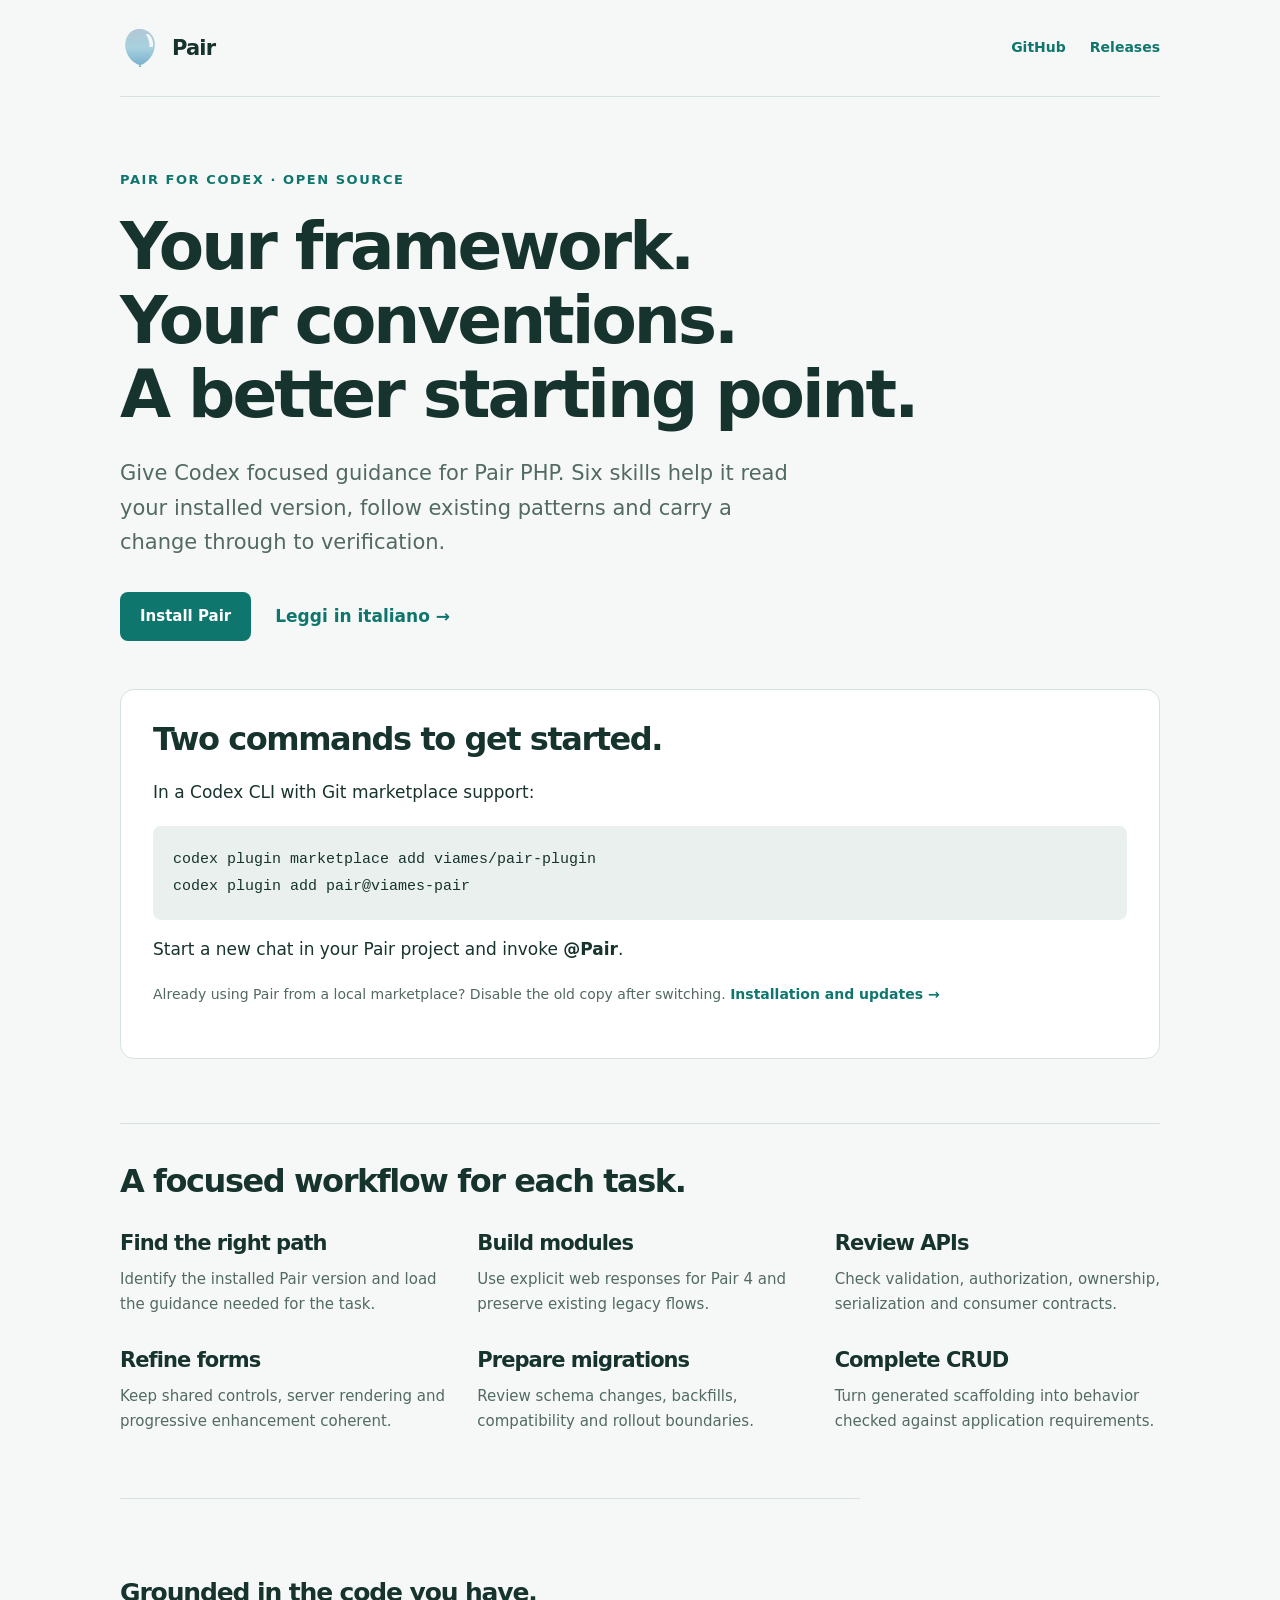
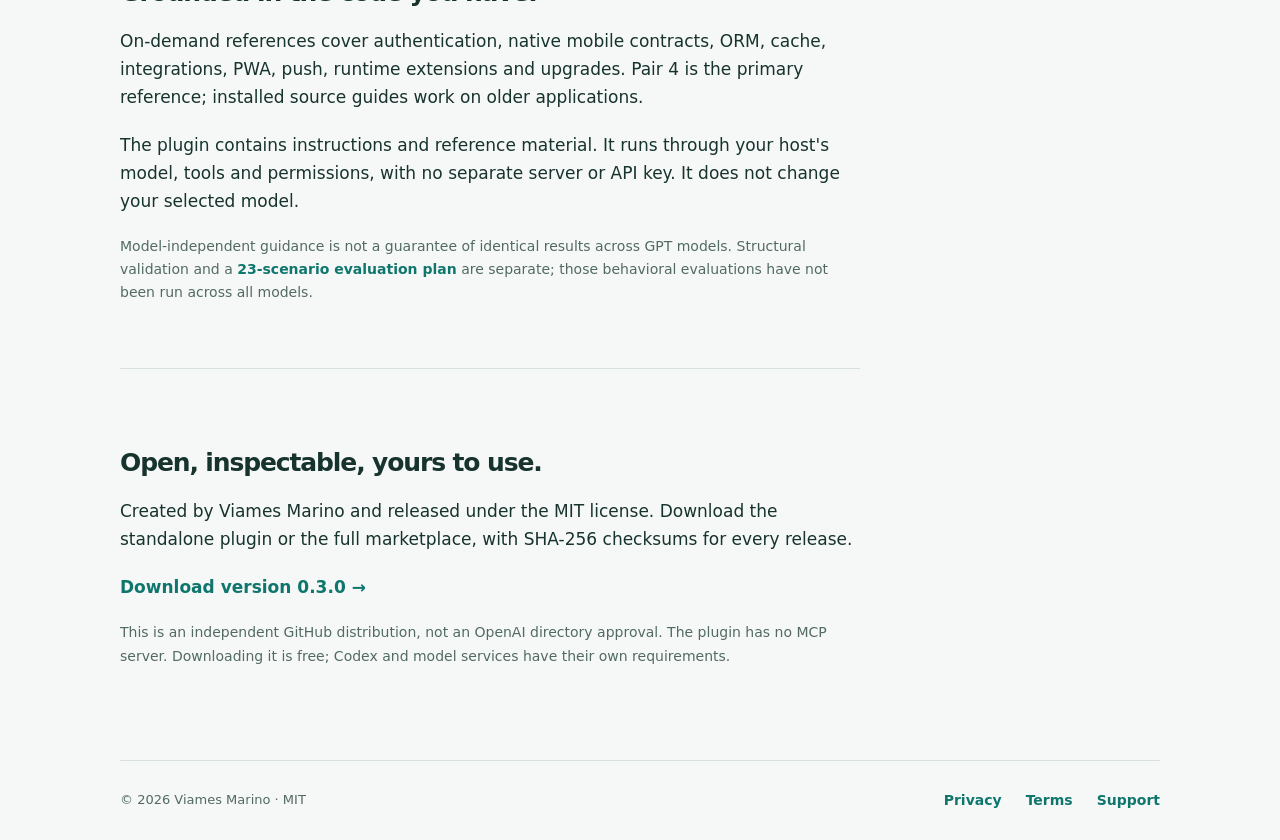
==== docs/index.html @ eabf2ef7 "Publish Pair 0.3.0 as a portable Codex plugin" ====
<!doctype html>
<html lang="en">
<head>
  <meta charset="utf-8"><meta name="viewport" content="width=device-width,initial-scale=1">
  <title>Pair for Codex — Build with your framework</title>
  <meta name="description" content="Six version-aware Codex skills for Pair PHP modules, APIs, forms, migrations and CRUD. Open source, by Viames Marino.">
  <link rel="canonical" href="https://viames.github.io/pair-plugin/">
  <link rel="icon" href="assets/pair.svg" type="image/svg+xml"><link rel="stylesheet" href="assets/site.css">
</head>
<body>
<div class="container">
  <header><a class="brand" href="index.html"><img src="assets/pair.svg" alt="" width="40" height="40">Pair</a><nav aria-label="Main"><a href="https://github.com/viames/pair-plugin">GitHub</a><a href="https://github.com/viames/pair-plugin/releases">Releases</a></nav></header>
  <main>
    <p class="eyebrow">Pair for Codex · Open source</p>
    <h1>Your framework.<br>Your conventions.<br>A better starting point.</h1>
    <p class="intro">Give Codex focused guidance for Pair PHP. Six skills help it read your installed version, follow existing patterns and carry a change through to verification.</p>
    <div class="actions"><a class="button" href="#install">Install Pair</a><a href="https://github.com/viames/pair-plugin/blob/main/README.it.md">Leggi in italiano →</a></div>
    <section class="install" id="install" aria-labelledby="install-title">
      <h2 id="install-title">Two commands to get started.</h2>
      <p>In a Codex CLI with Git marketplace support:</p>
      <pre><code>codex plugin marketplace add viames/pair-plugin
codex plugin add pair@viames-pair</code></pre>
      <p>Start a new chat in your Pair project and invoke <strong>@Pair</strong>.</p>
      <p class="note">Already using Pair from a local marketplace? Disable the old copy after switching. <a href="https://github.com/viames/pair-plugin#install">Installation and updates →</a></p>
    </section>
    <section class="section" aria-labelledby="skills-title">
      <h2 id="skills-title">A focused workflow for each task.</h2>
      <div class="grid">
        <article><h3>Find the right path</h3><p>Identify the installed Pair version and load the guidance needed for the task.</p></article>
        <article><h3>Build modules</h3><p>Use explicit web responses for Pair 4 and preserve existing legacy flows.</p></article>
        <article><h3>Review APIs</h3><p>Check validation, authorization, ownership, serialization and consumer contracts.</p></article>
        <article><h3>Refine forms</h3><p>Keep shared controls, server rendering and progressive enhancement coherent.</p></article>
        <article><h3>Prepare migrations</h3><p>Review schema changes, backfills, compatibility and rollout boundaries.</p></article>
        <article><h3>Complete CRUD</h3><p>Turn generated scaffolding into behavior checked against application requirements.</p></article>
      </div>
    </section>
    <section class="section prose" aria-labelledby="scope-title">
      <h2 id="scope-title">Grounded in the code you have.</h2>
      <p>On-demand references cover authentication, native mobile contracts, ORM, cache, integrations, PWA, push, runtime extensions and upgrades. Pair 4 is the primary reference; installed source guides work on older applications.</p>
      <p>The plugin contains instructions and reference material. It runs through your host's model, tools and permissions, with no separate server or API key. It does not change your selected model.</p>
      <p class="note">Model-independent guidance is not a guarantee of identical results across GPT models. Structural validation and a <a href="https://github.com/viames/pair-plugin/blob/main/plugins/pair/validation/scenarios.md">23-scenario evaluation plan</a> are separate; those behavioral evaluations have not been run across all models.</p>
    </section>
    <section class="section prose" aria-labelledby="source-title">
      <h2 id="source-title">Open, inspectable, yours to use.</h2>
      <p>Created by Viames Marino and released under the MIT license. Download the standalone plugin or the full marketplace, with SHA-256 checksums for every release.</p>
      <p><a href="https://github.com/viames/pair-plugin/releases/tag/v0.3.0">Download version 0.3.0 →</a></p>
      <p class="note">This is an independent GitHub distribution, not an OpenAI directory approval. The plugin has no MCP server. Downloading it is free; Codex and model services have their own requirements.</p>
    </section>
  </main>
  <footer><span>© 2026 Viames Marino · MIT</span><nav aria-label="Legal"><a href="privacy.html">Privacy</a><a href="terms.html">Terms</a><a href="https://github.com/viames/pair-plugin/issues">Support</a></nav></footer>
</div>
</body></html>
---- docs/assets/site.css ----
:root{color-scheme:light dark;--bg:#f6f8f7;--surface:#fff;--ink:#17332d;--muted:#526a63;--line:#d7e2dd;--accent:#0f766e;--code:#eaf0ed}
*{box-sizing:border-box}
body{margin:0;background:var(--bg);color:var(--ink);font:17px/1.65 system-ui,-apple-system,BlinkMacSystemFont,"Segoe UI",sans-serif}
a{color:var(--accent);font-weight:600;text-decoration:none;transition:opacity .15s}
a:hover{opacity:.75}
a:focus-visible{outline:3px solid var(--accent);outline-offset:5px;border-radius:2px}
.container{width:min(1040px,calc(100% - 48px));margin-inline:auto}
header{display:flex;align-items:center;justify-content:space-between;gap:24px;padding-block:28px;border-bottom:1px solid var(--line)}
.brand{display:flex;align-items:center;gap:12px;color:var(--ink);font-size:21px;letter-spacing:-.04em}
.brand img{width:40px;height:40px}
nav,.actions,footer{display:flex;align-items:center;gap:24px;flex-wrap:wrap}
nav{font-size:14px}
main{padding-block:72px}
.eyebrow{margin:0 0 20px;color:var(--accent);font-size:13px;font-weight:700;letter-spacing:.12em;text-transform:uppercase}
h1,h2,h3{line-height:1.12;letter-spacing:-.045em;font-weight:650}
h1{max-width:900px;font-size:clamp(38px,6vw,66px);margin:0 0 24px}
h2{font-size:32px;margin:0 0 20px}
h3{font-size:21px;margin:0 0 12px}
p{margin:0 0 20px}
.intro{max-width:690px;font-size:21px;color:var(--muted)}
.actions{margin-top:32px}
.button{display:inline-flex;padding:12px 20px;border-radius:8px;background:var(--accent);color:var(--surface);font-size:15px}
.section{margin-top:64px;padding-top:40px;border-top:1px solid var(--line)}
.install{background:var(--surface);border:1px solid var(--line);border-radius:14px;padding:32px;margin-top:48px}
pre{white-space:pre-wrap;overflow-wrap:anywhere;padding:20px;background:var(--code);border-radius:8px;font-size:15px;line-height:1.8}
code{font-family:ui-monospace,SFMono-Regular,Consolas,monospace}
.note{font-size:14px;color:var(--muted)}
.grid{display:grid;grid-template-columns:repeat(3,1fr);gap:32px;margin-top:32px}
.grid p{font-size:15px;color:var(--muted);margin:0}
.prose{max-width:740px}
.prose h2{margin-top:40px;font-size:25px}
.prose li{margin-bottom:12px}
footer{justify-content:space-between;padding-block:28px;border-top:1px solid var(--line);font-size:13px;color:var(--muted)}
@media(max-width:720px){.grid{grid-template-columns:repeat(2,1fr)}main{padding-block:48px}}
@media(max-width:480px){.container{width:calc(100% - 32px)}header{align-items:flex-start}nav{gap:16px;padding-top:8px}.brand img{width:32px;height:32px}.grid{grid-template-columns:1fr;gap:24px}.install{padding:20px}.intro{font-size:19px}.section{margin-top:48px}pre{padding:16px;font-size:13px}}
@media(prefers-color-scheme:dark){:root{--bg:#111d19;--surface:#192923;--ink:#e7f1ec;--muted:#a7bdb3;--line:#31473c;--accent:#7cdaca;--code:#20372d}.button{color:#10251e}}
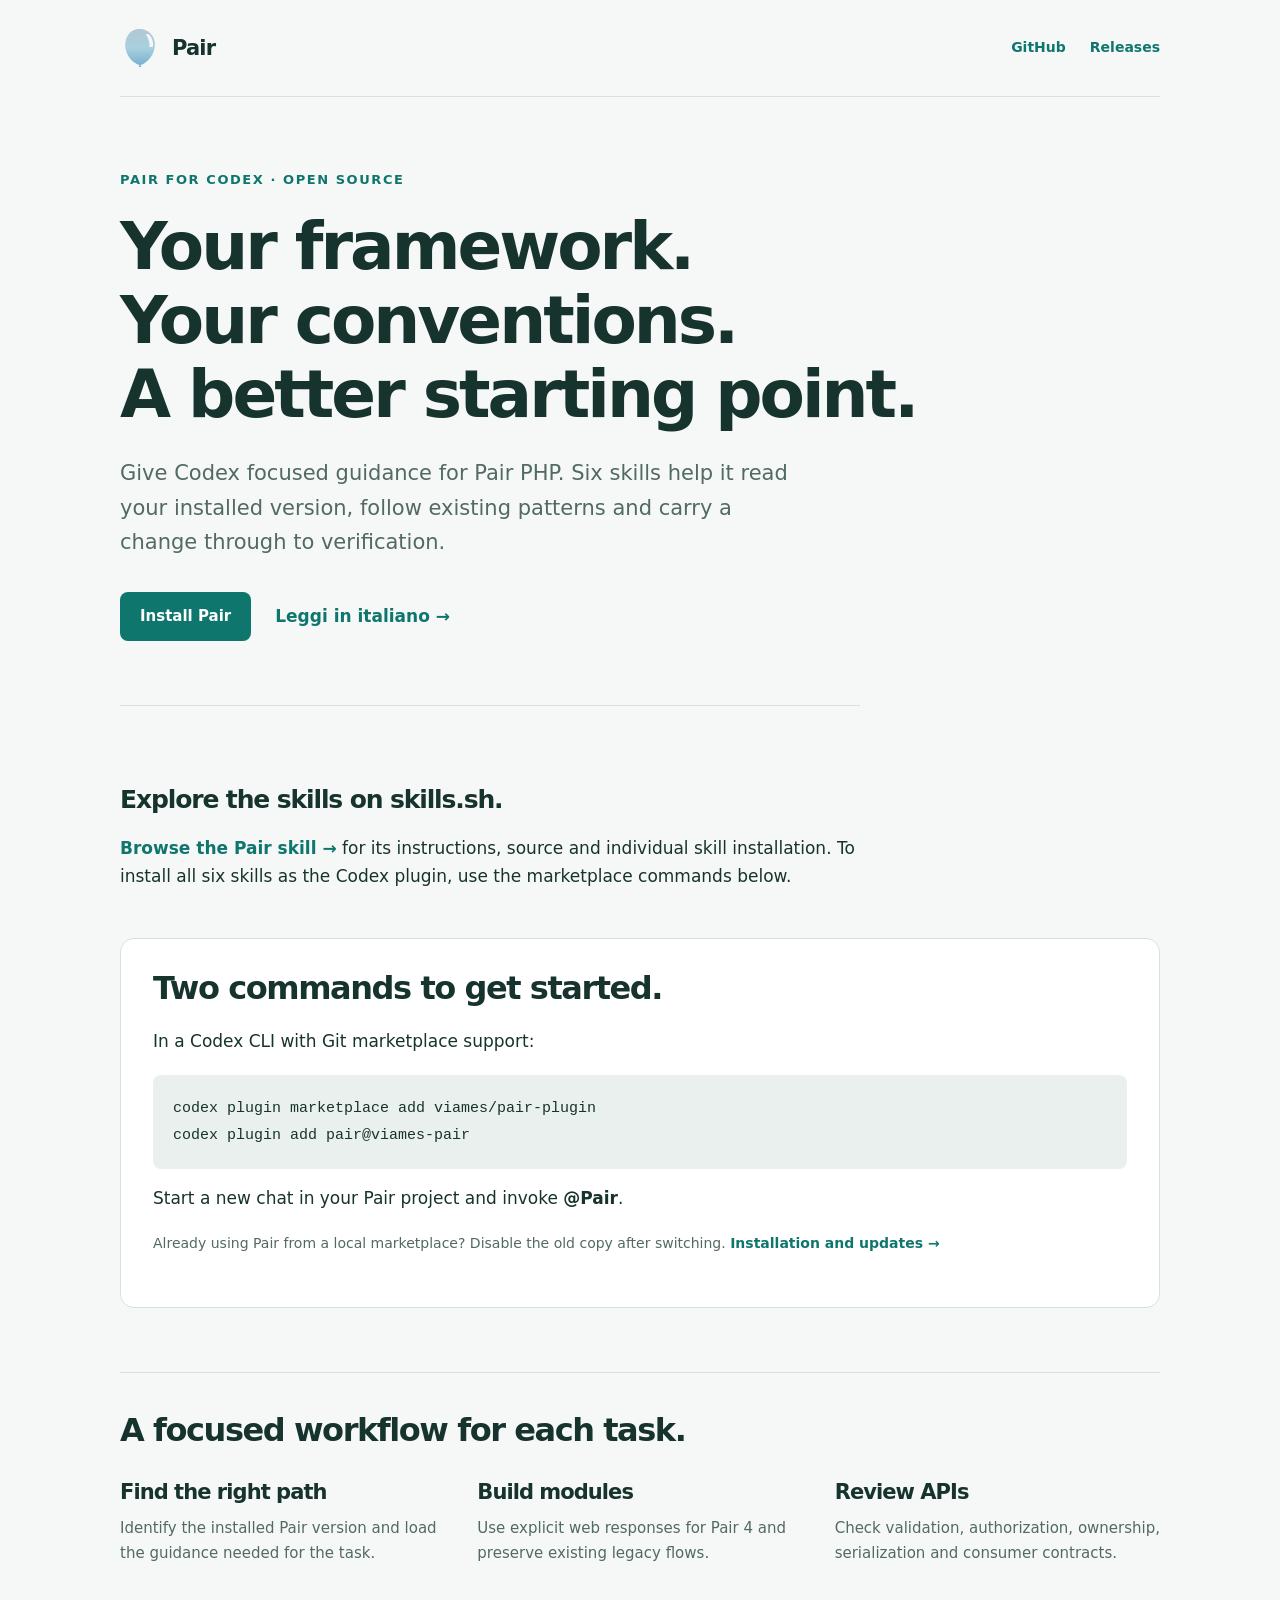
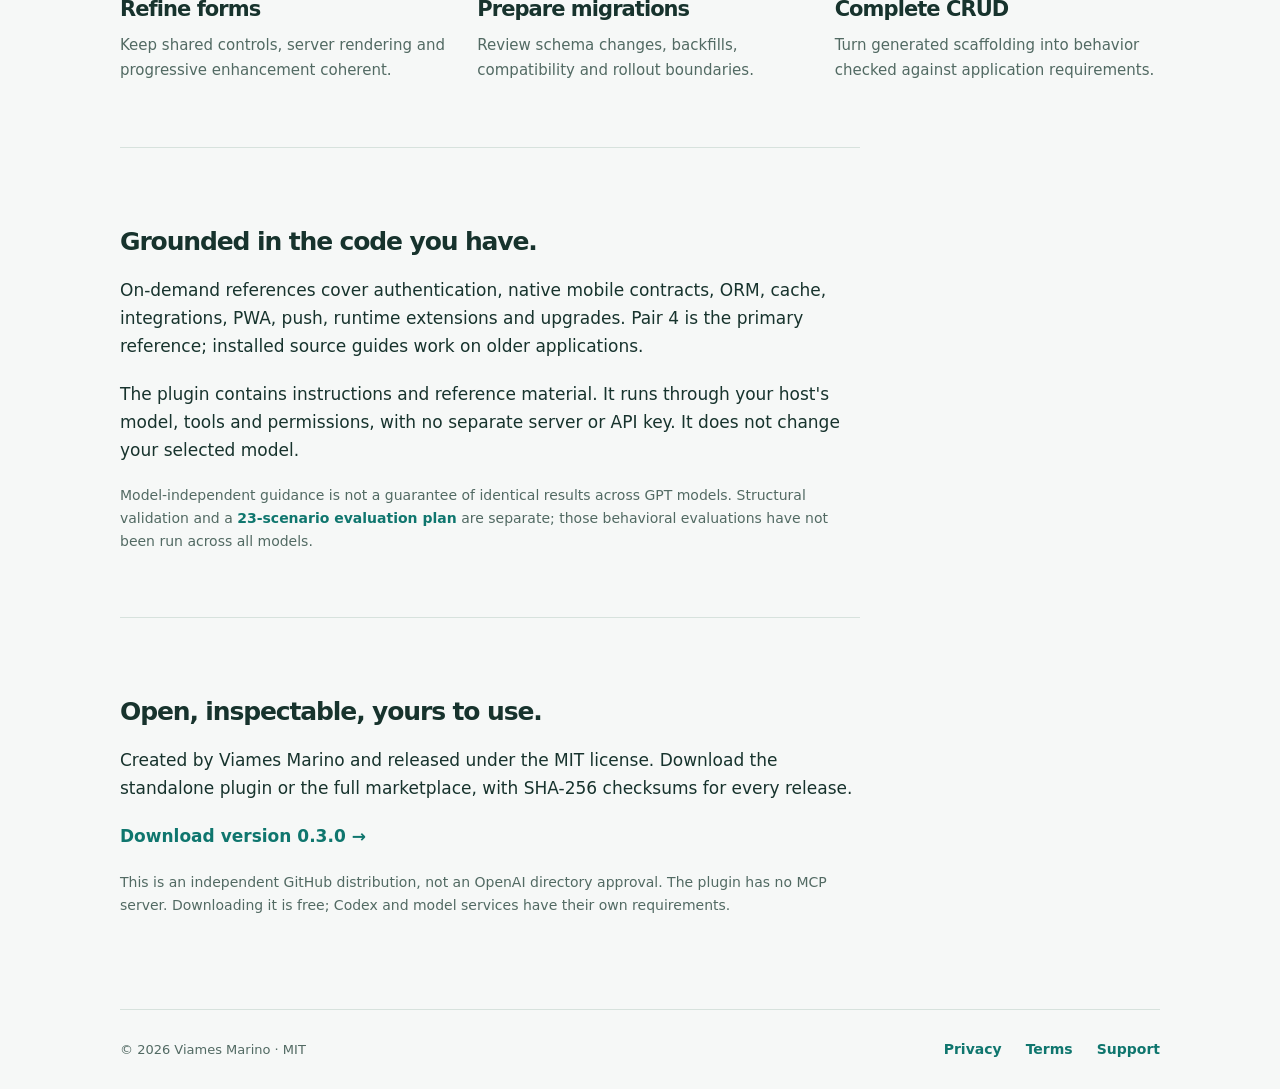
==== commit cab446c4: "docs: highlight published packages and external directories" ====
--- a/docs/index.html
+++ b/docs/index.html
@@ -15,6 +15,7 @@
     <h1>Your framework.<br>Your conventions.<br>A better starting point.</h1>
     <p class="intro">Give Codex focused guidance for Pair PHP. Six skills help it read your installed version, follow existing patterns and carry a change through to verification.</p>
     <div class="actions"><a class="button" href="#install">Install Pair</a><a href="https://github.com/viames/pair-plugin/blob/main/README.it.md">Leggi in italiano →</a></div>
+    <section class="section prose" aria-labelledby="directory-title"><h2 id="directory-title">Explore the skills on skills.sh.</h2><p><a href="https://skills.sh/viames/pair-plugin/pair">Browse the Pair skill →</a> for its instructions, source and individual skill installation. To install all six skills as the Codex plugin, use the marketplace commands below.</p></section>
     <section class="install" id="install" aria-labelledby="install-title">
       <h2 id="install-title">Two commands to get started.</h2>
       <p>In a Codex CLI with Git marketplace support:</p>
